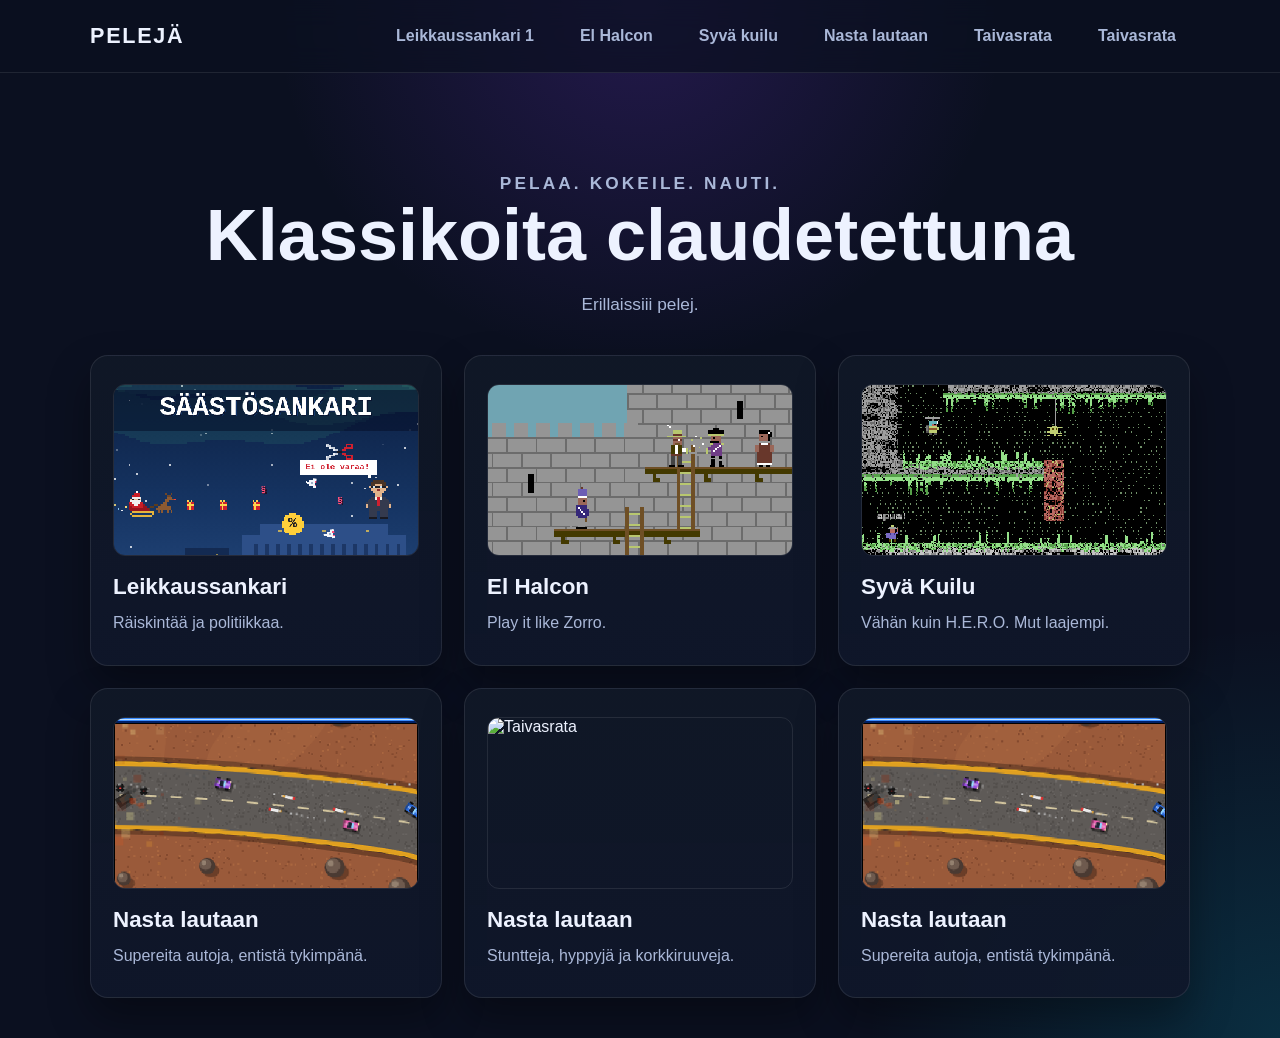
==== index.html @ 552b4824 "Add files via upload" ====
<!DOCTYPE html>
<html lang="en">
<head>
  <meta charset="UTF-8" />
  <meta name="viewport" content="width=device-width, initial-scale=1.0" />
  <title>Peli-hubbeloinen</title>
  <link rel="stylesheet" href="styles.css" />
</head>
<body>
  <header class="site-header">
    <nav class="nav container">
      <div class="brand">Pelejä</div>
      <div class="nav-links">
        <a href="Games/Game1/">Leikkaussankari 1</a>
	<a href="Games/Game2/">El Halcon</a>
	<a href="Games/Game3/">Syvä kuilu</a>
	<a href="Games/Game4/">Nasta lautaan</a>
	<a href="Games/Game5/">Taivasrata</a>
	<a href="Games/Game6/">Taivasrata</a>
      </div>
    </nav>
  </header>

  <main class="container hero">
    <section class="hero-copy">
      <p class="eyebrow">Pelaa. Kokeile. Nauti.</p>
      <h1>Klassikoita claudetettuna</h1>
      <p>
        Erillaissiii pelej.
      </p>
      </div>
    </section>

    <section class="game-grid">
      <a href="/Games/Game1/index.html" class="game-card">
        <img src="Games/Game1/saastosankari-thumbnail.png" alt="Leikkaussankari" class="card-thumb" loading="lazy" />
        <h3>Leikkaussankari</h3>
        <p>Räiskintää ja politiikkaa.</p>
      </a>

      <a href="/Games/Game2/index.html" class="game-card">
        <img src="Games/Game2/el-halcon-thumbnail.png" alt="El Halcon" class="card-thumb" loading="lazy" />
        <h3>El Halcon</h3>
        <p>Play it like Zorro.</p>
      </a>

      <a href="/Games/Game3/index.html" class="game-card">
        <img src="Games/Game3/syva-kuilu-thumbnail.png" alt="Syvä Kuilu" class="card-thumb" loading="lazy" />
        <h3>Syvä Kuilu</h3>
        <p>Vähän kuin H.E.R.O. Mut laajempi.</p>
      </a>

      <a href="/Games/Game4/index.html" class="game-card">
        <img src="Games/Game4/nasta-lautaan-thumbnail.png" alt="Nasta Lautaan" class="card-thumb" loading="lazy" />
        <h3>Nasta lautaan</h3>
        <p>Supereita autoja, entistä tykimpänä.</p>
      </a>

      <a href="/Games/Game5/index.html" class="game-card">
        <img src="Games/Game¨5/taivasrata-thumbnail.png" alt="Taivasrata" class="card-thumb" loading="lazy" />
        <h3>Nasta lautaan</h3>
        <p>Stuntteja, hyppyjä ja korkkiruuveja.</p>
      </a>

      <a href="/Games/Game6/index.html" class="game-card">
        <img src="Games/Game4/nasta-lautaan-thumbnail.png" alt="Nasta Lautaan" class="card-thumb" loading="lazy" />
        <h3>Nasta lautaan</h3>
        <p>Supereita autoja, entistä tykimpänä.</p>
      </a>
    </section>
  </main>
</body>
</html>
---- styles.css ----
:root {
  --bg: #0b1020;
  --bg-soft: #121a2d;
  --panel: rgba(17, 24, 39, 0.85);
  --panel-2: rgba(30, 41, 59, 0.9);
  --text: #edf2ff;
  --muted: #aab8d8;
  --primary: #7c3aed;
  --secondary: #06b6d4;
  --accent: #f59e0b;
  --border: rgba(255, 255, 255, 0.09);
  --shadow: 0 20px 40px rgba(0, 0, 0, 0.35);
}

* {
  box-sizing: border-box;
}

html {
  scroll-behavior: smooth;
}

body {
  margin: 0;
  font-family: Arial, Helvetica, sans-serif;
  background:
    radial-gradient(circle at top, rgba(124, 58, 237, 0.22), transparent 30%),
    radial-gradient(circle at bottom right, rgba(6, 182, 212, 0.18), transparent 25%),
    var(--bg);
  color: var(--text);
  min-height: 100vh;
}

a {
  text-decoration: none;
  color: inherit;
}

.container {
  width: min(1100px, calc(100% - 32px));
  margin: 0 auto;
}

.site-header {
  position: sticky;
  top: 0;
  z-index: 10;
  backdrop-filter: blur(14px);
  background: rgba(11, 16, 32, 0.7);
  border-bottom: 1px solid var(--border);
}

.nav {
  display: flex;
  align-items: center;
  justify-content: space-between;
  min-height: 72px;
}

.brand {
  font-size: 1.35rem;
  font-weight: 700;
  letter-spacing: 0.08em;
  text-transform: uppercase;
}

.nav-links {
  display: flex;
  gap: 18px;
  flex-wrap: wrap;
}

.nav-links a {
  color: var(--muted);
  font-weight: 600;
  padding: 10px 14px;
  border-radius: 999px;
  transition: 0.2s ease all;
}

.nav-links a:hover,
.nav-links a.active {
  background: rgba(124, 58, 237, 0.16);
  color: var(--text);
}

.hero {
  padding: 80px 0 40px;
}

.hero-copy {
  text-align: center;
  margin-bottom: 36px;
}

.eyebrow {
  color: var(--secondary);
  text-transform: uppercase;
  letter-spacing: 0.18em;
  font-size: 0.78rem;
  font-weight: 700;
  margin-bottom: 12px;
}

h1 {
  margin: 0;
  font-size: clamp(2.4rem, 6vw, 4.5rem);
  line-height: 1.05;
}

.hero-copy p {
  max-width: 680px;
  margin: 16px auto 0;
  color: var(--muted);
  font-size: 1.08rem;
  line-height: 1.7;
}

.hero-actions {
  margin-top: 28px;
  display: flex;
  gap: 16px;
  justify-content: center;
  flex-wrap: wrap;
}

.button {
  display: inline-flex;
  align-items: center;
  justify-content: center;
  padding: 14px 22px;
  border-radius: 12px;
  font-weight: 700;
  transition: transform 0.2s ease, box-shadow 0.2s ease;
}

.button:hover {
  transform: translateY(-2px);
}

.button.primary {
  background: linear-gradient(135deg, var(--primary), #a855f7);
  box-shadow: 0 18px 36px rgba(124, 58, 237, 0.35);
}

.button.secondary {
  background: rgba(255, 255, 255, 0.04);
  border: 1px solid var(--border);
  color: var(--text);
}

.game-grid {
  display: grid;
  grid-template-columns: repeat(3, minmax(220px, 1fr));
  gap: 22px;
  margin-top: 28px;
}

.game-card {
  background: linear-gradient(180deg, rgba(17, 24, 39, 0.92), rgba(15, 23, 42, 0.9));
  border: 1px solid var(--border);
  border-radius: 18px;
  padding: 28px 22px;
  box-shadow: var(--shadow);
  transition: transform 0.2s ease, border-color 0.2s ease;
}

.game-card:hover {
  transform: translateY(-5px);
  border-color: rgba(124, 58, 237, 0.7);
}

.card-icon {
  width: 58px;
  height: 58px;
  border-radius: 14px;
  display: grid;
  place-items: center;
  font-size: 2rem;
  background: linear-gradient(135deg, rgba(124, 58, 237, 0.25), rgba(6, 182, 212, 0.2));
  margin-bottom: 18px;
}

.card-thumb {
  display: block;
  width: 100%;
  aspect-ratio: 16 / 9;
  object-fit: cover;
  border-radius: 12px;
  border: 1px solid var(--border);
  margin-bottom: 18px;
  image-rendering: pixelated;
}

.game-card h3 {
  margin: 0 0 10px;
  font-size: 1.4rem;
}

.game-card p {
  margin: 0;
  color: var(--muted);
  line-height: 1.65;
}

.page-shell {
  padding: 60px 0 80px;
}

.game-banner {
  background: linear-gradient(135deg, rgba(124, 58, 237, 0.18), rgba(6, 182, 212, 0.18));
  border: 1px solid var(--border);
  border-radius: 24px;
  padding: 30px;
  box-shadow: var(--shadow);
}

.game-banner h1 {
  margin-bottom: 12px;
}

.game-banner p {
  color: var(--muted);
  max-width: 700px;
  line-height: 1.7;
}

.game-panel {
  margin-top: 28px;
  background: rgba(15, 23, 42, 0.9);
  border: 1px solid var(--border);
  border-radius: 22px;
  padding: 28px;
  box-shadow: var(--shadow);
}

.game-box {
  min-height: 260px;
  display: grid;
  place-items: center;
  border-radius: 18px;
  background: linear-gradient(135deg, rgba(124, 58, 237, 0.18), rgba(6, 182, 212, 0.16));
  border: 1px solid rgba(255, 255, 255, 0.06);
  color: var(--text);
  font-size: clamp(1.3rem, 3vw, 2.2rem);
  font-weight: 700;
}

.back-link {
  display: inline-block;
  margin-top: 24px;
  color: var(--secondary);
  font-weight: 700;
}

@media (max-width: 760px) {
  .nav {
    flex-direction: column;
    justify-content: center;
    padding: 16px 0;
    gap: 12px;
  }

  .nav-links {
    justify-content: center;
  }

  .game-grid {
    grid-template-columns: 1fr;
  }

  .hero {
    padding-top: 52px;
  }
}
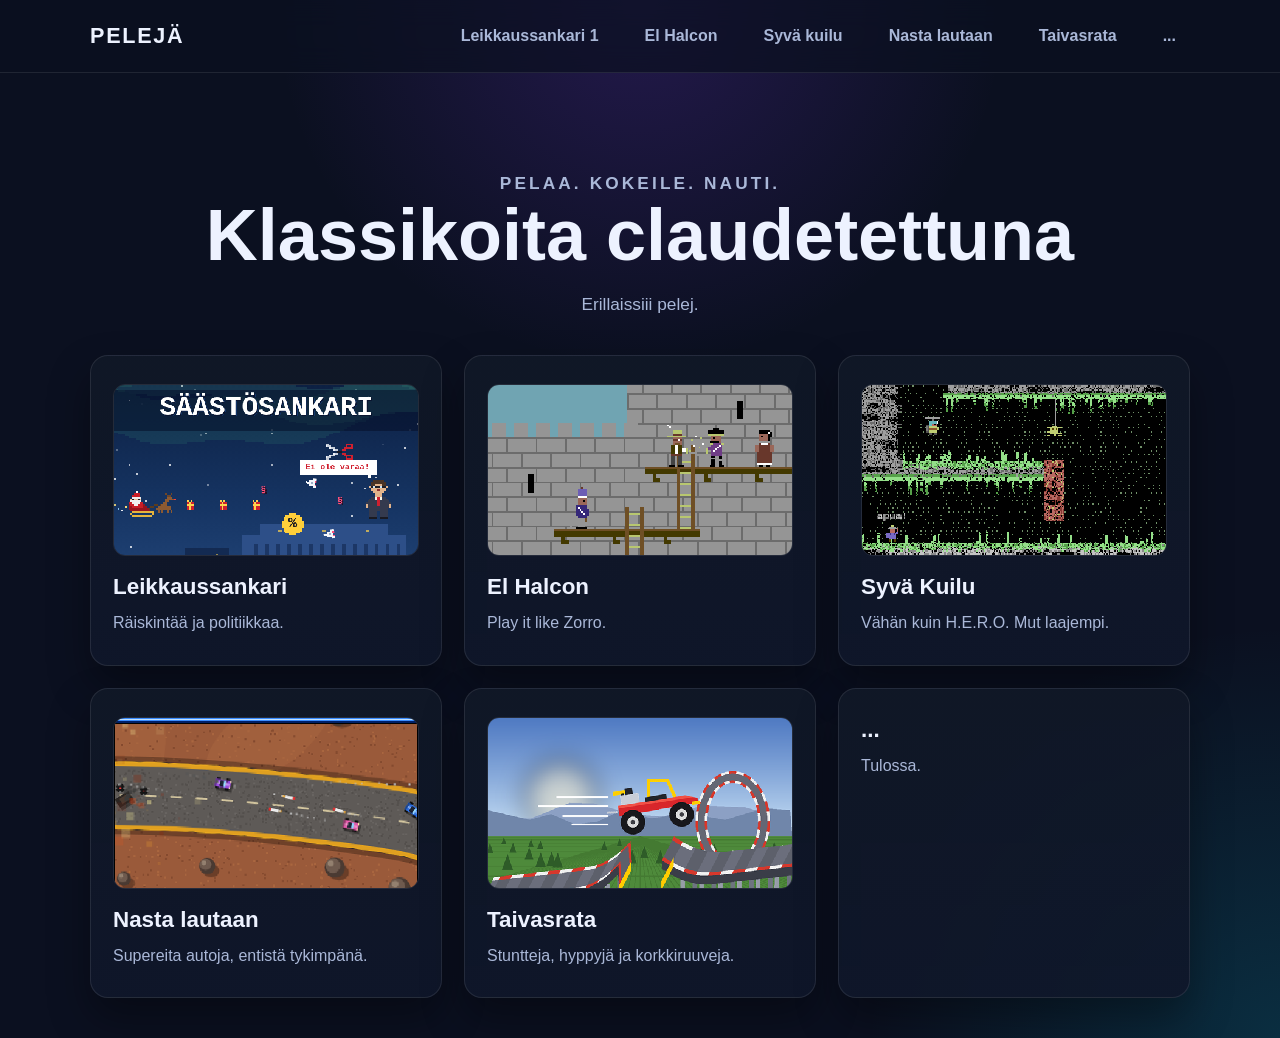
==== commit 4b09f253: "Add files via upload" ====
--- a/index.html
+++ b/index.html
@@ -16,7 +16,7 @@
 	<a href="Games/Game3/">Syvä kuilu</a>
 	<a href="Games/Game4/">Nasta lautaan</a>
 	<a href="Games/Game5/">Taivasrata</a>
-	<a href="Games/Game6/">Taivasrata</a>
+	<a href="Games/Game6/">...</a>
       </div>
     </nav>
   </header>
@@ -57,15 +57,15 @@
       </a>
 
       <a href="/Games/Game5/index.html" class="game-card">
-        <img src="Games/Game¨5/taivasrata-thumbnail.png" alt="Taivasrata" class="card-thumb" loading="lazy" />
-        <h3>Nasta lautaan</h3>
+        <img src="Games/Game5/taivasrata-thumbnail.png" alt="Taivasrata" class="card-thumb" loading="lazy" />
+        <h3>Taivasrata</h3>
         <p>Stuntteja, hyppyjä ja korkkiruuveja.</p>
       </a>
 
       <a href="/Games/Game6/index.html" class="game-card">
-        <img src="Games/Game4/nasta-lautaan-thumbnail.png" alt="Nasta Lautaan" class="card-thumb" loading="lazy" />
-        <h3>Nasta lautaan</h3>
-        <p>Supereita autoja, entistä tykimpänä.</p>
+
+        <h3>...</h3>
+        <p>Tulossa.</p>
       </a>
     </section>
   </main>
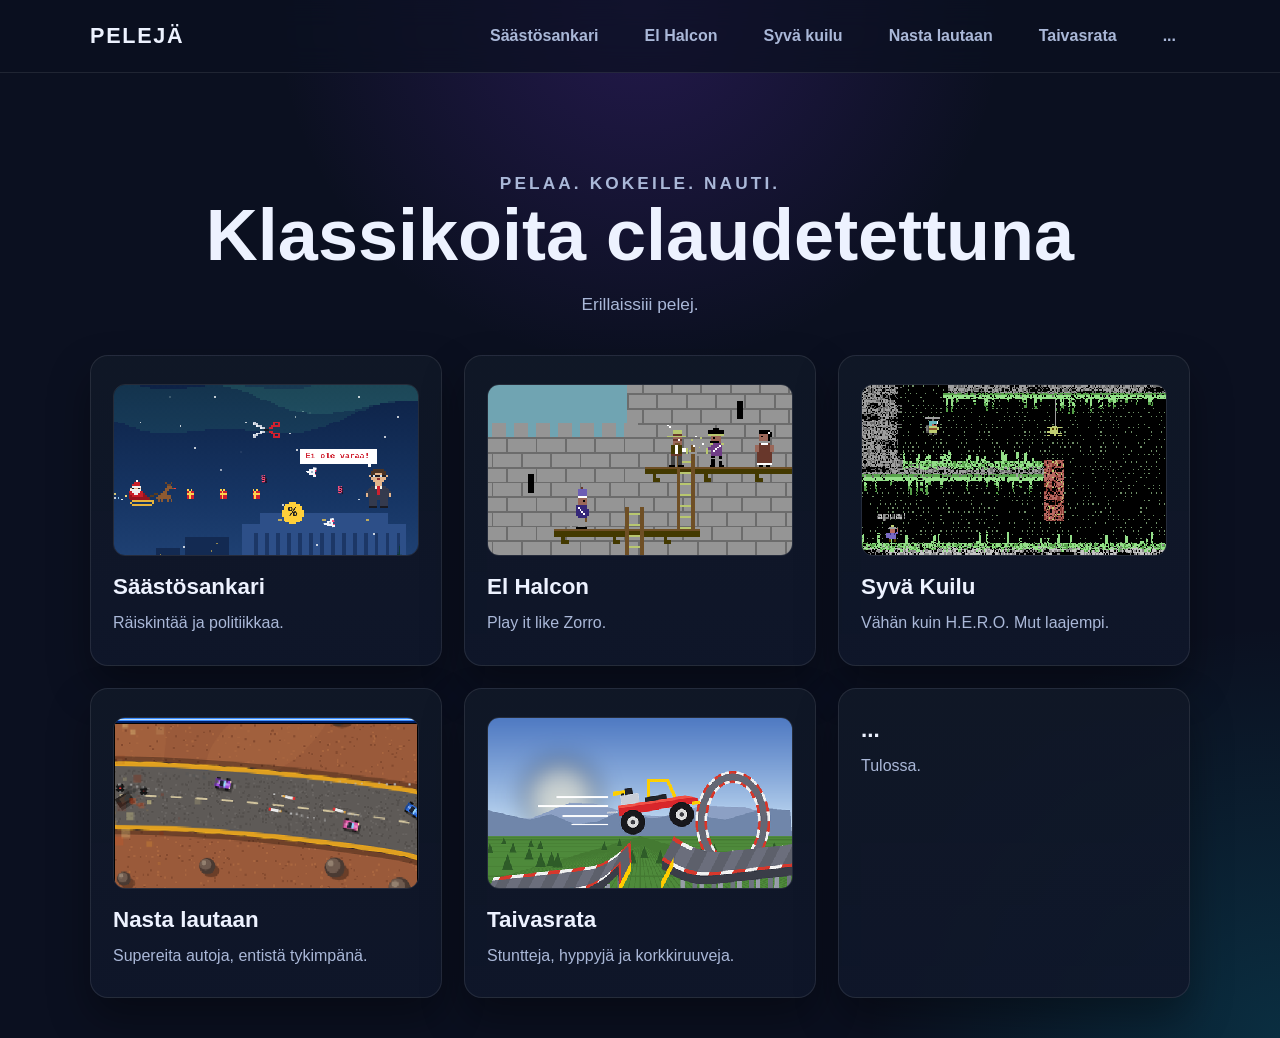
==== commit 36f5d9ee: "Add files via upload" ====
--- a/index.html
+++ b/index.html
@@ -11,7 +11,7 @@
     <nav class="nav container">
       <div class="brand">Pelejä</div>
       <div class="nav-links">
-        <a href="Games/Game1/">Leikkaussankari 1</a>
+        <a href="Games/Game1/">Säästösankari</a>
 	<a href="Games/Game2/">El Halcon</a>
 	<a href="Games/Game3/">Syvä kuilu</a>
 	<a href="Games/Game4/">Nasta lautaan</a>
@@ -28,41 +28,40 @@
       <p>
         Erillaissiii pelej.
       </p>
-      </div>
     </section>
 
     <section class="game-grid">
-      <a href="/Games/Game1/index.html" class="game-card">
-        <img src="Games/Game1/saastosankari-thumbnail.png" alt="Leikkaussankari" class="card-thumb" loading="lazy" />
-        <h3>Leikkaussankari</h3>
+      <a href="Games/Game1/index.html" class="game-card">
+        <img src="Games/Game1/saastosankari-thumbnail.png" alt="Säästösankari" class="card-thumb" loading="lazy" />
+        <h3>Säästösankari</h3>
         <p>Räiskintää ja politiikkaa.</p>
       </a>
 
-      <a href="/Games/Game2/index.html" class="game-card">
+      <a href="Games/Game2/index.html" class="game-card">
         <img src="Games/Game2/el-halcon-thumbnail.png" alt="El Halcon" class="card-thumb" loading="lazy" />
         <h3>El Halcon</h3>
         <p>Play it like Zorro.</p>
       </a>
 
-      <a href="/Games/Game3/index.html" class="game-card">
+      <a href="Games/Game3/index.html" class="game-card">
         <img src="Games/Game3/syva-kuilu-thumbnail.png" alt="Syvä Kuilu" class="card-thumb" loading="lazy" />
         <h3>Syvä Kuilu</h3>
         <p>Vähän kuin H.E.R.O. Mut laajempi.</p>
       </a>
 
-      <a href="/Games/Game4/index.html" class="game-card">
+      <a href="Games/Game4/index.html" class="game-card">
         <img src="Games/Game4/nasta-lautaan-thumbnail.png" alt="Nasta Lautaan" class="card-thumb" loading="lazy" />
         <h3>Nasta lautaan</h3>
         <p>Supereita autoja, entistä tykimpänä.</p>
       </a>
 
-      <a href="/Games/Game5/index.html" class="game-card">
+      <a href="Games/Game5/index.html" class="game-card">
         <img src="Games/Game5/taivasrata-thumbnail.png" alt="Taivasrata" class="card-thumb" loading="lazy" />
         <h3>Taivasrata</h3>
         <p>Stuntteja, hyppyjä ja korkkiruuveja.</p>
       </a>
 
-      <a href="/Games/Game6/index.html" class="game-card">
+      <a href="Games/Game6/index.html" class="game-card">
 
         <h3>...</h3>
         <p>Tulossa.</p>
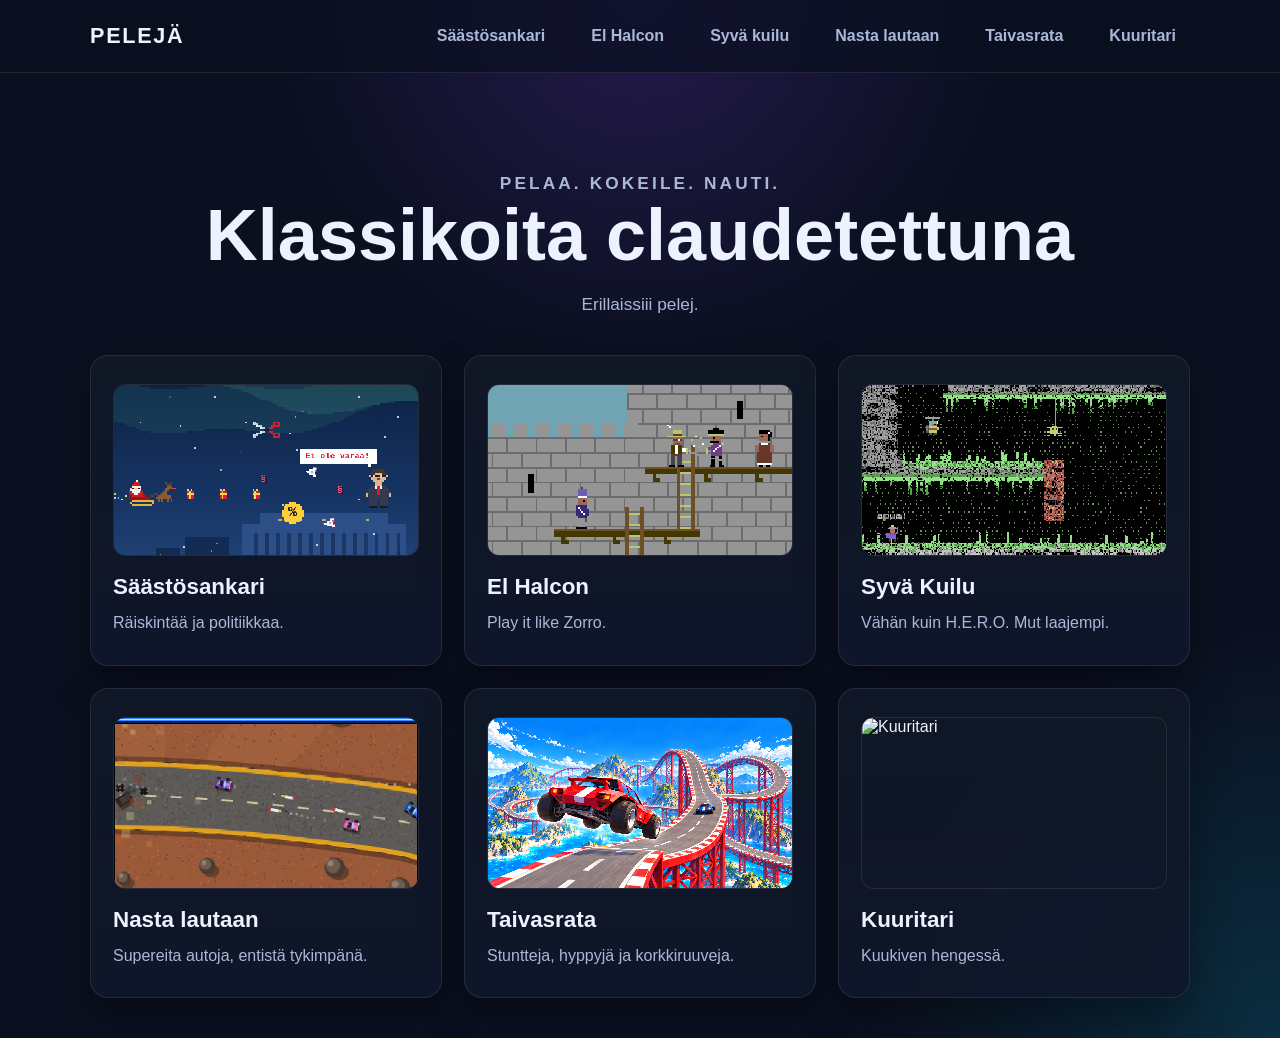
==== commit a0f914b1: "Add files via upload" ====
--- a/index.html
+++ b/index.html
@@ -16,7 +16,7 @@
 	<a href="Games/Game3/">Syvä kuilu</a>
 	<a href="Games/Game4/">Nasta lautaan</a>
 	<a href="Games/Game5/">Taivasrata</a>
-	<a href="Games/Game6/">...</a>
+	<a href="Games/Game6/">Kuuritari</a>
       </div>
     </nav>
   </header>
@@ -62,9 +62,9 @@
       </a>
 
       <a href="Games/Game6/index.html" class="game-card">
-
-        <h3>...</h3>
-        <p>Tulossa.</p>
+        <img src="Games/Game6/ritari-thumbnail.png" alt="Kuuritari" class="card-thumb" loading="lazy" />
+        <h3>Kuuritari</h3>
+        <p>Kuukiven hengessä.</p>
       </a>
     </section>
   </main>
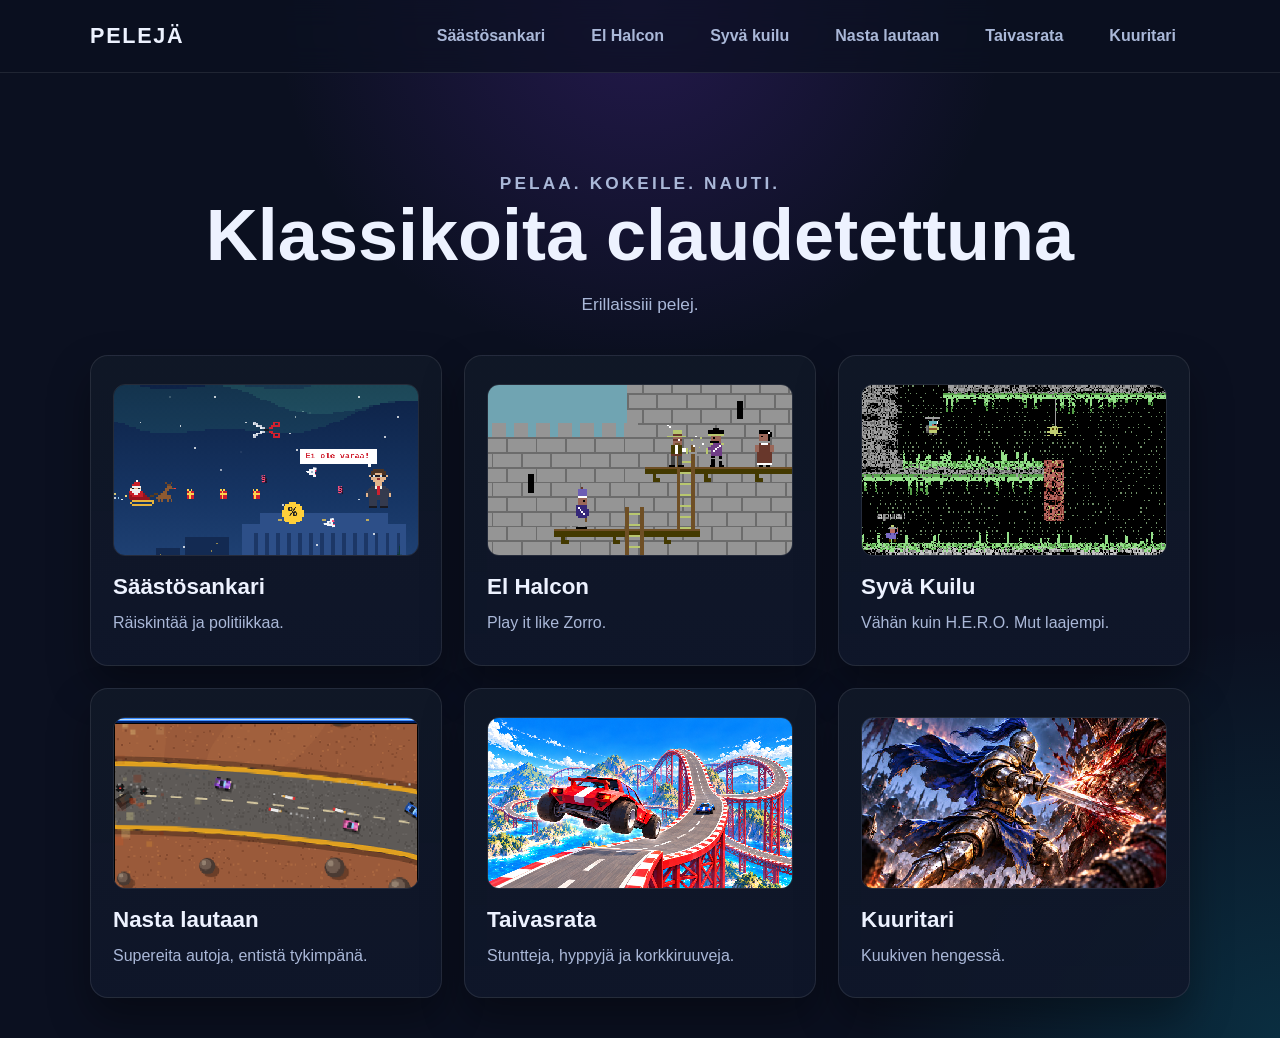
==== commit e4a86000: "Add files via upload" ====
--- a/index.html
+++ b/index.html
@@ -62,7 +62,7 @@
       </a>
 
       <a href="Games/Game6/index.html" class="game-card">
-        <img src="Games/Game6/ritari-thumbnail.png" alt="Kuuritari" class="card-thumb" loading="lazy" />
+        <img src="Games/Game6/ritari-thumbnail.jpg" alt="Kuuritari" class="card-thumb" loading="lazy" />
         <h3>Kuuritari</h3>
         <p>Kuukiven hengessä.</p>
       </a>
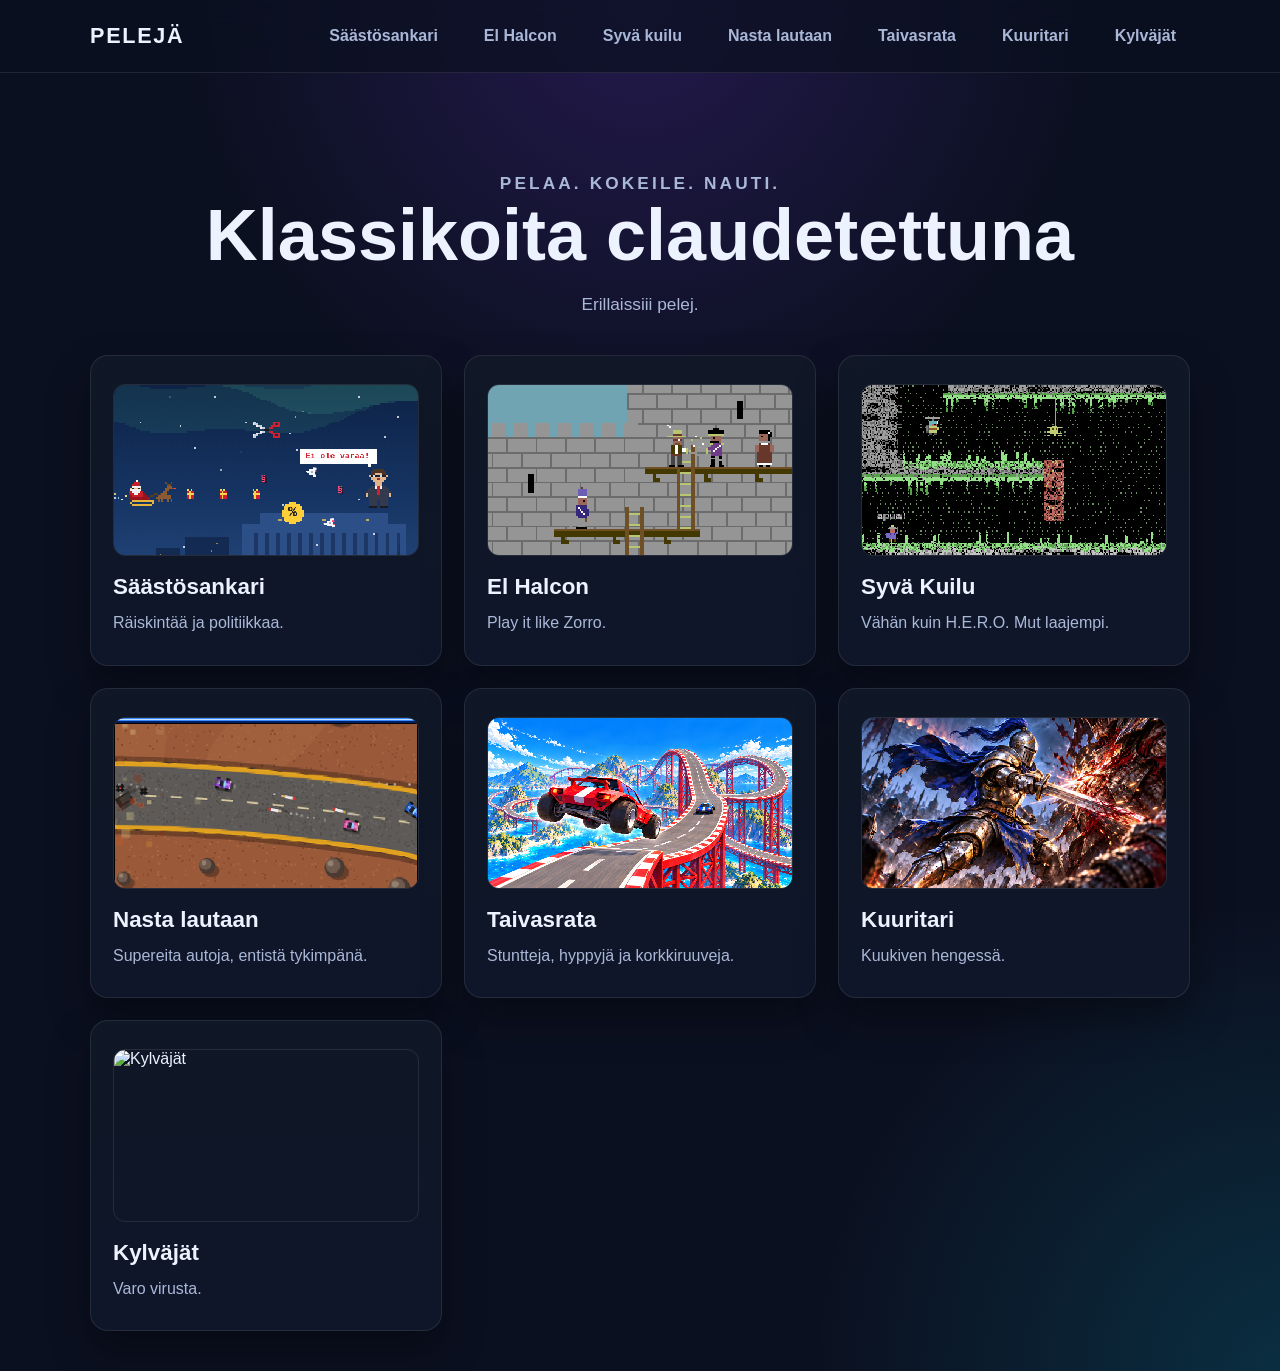
==== commit 5494ba90: "Update index.html" ====
--- a/index.html
+++ b/index.html
@@ -17,6 +17,7 @@
 	<a href="Games/Game4/">Nasta lautaan</a>
 	<a href="Games/Game5/">Taivasrata</a>
 	<a href="Games/Game6/">Kuuritari</a>
+	<a href="Games/Game7/">Kylväjät</a>
       </div>
     </nav>
   </header>
@@ -66,7 +67,13 @@
         <h3>Kuuritari</h3>
         <p>Kuukiven hengessä.</p>
       </a>
+
+	<a href="Games/Game7/index.html" class="game-card">
+        <img src="Games/Game7/kylvajat-thumbnail.jpg" alt="Kylväjät" class="card-thumb" loading="lazy" />
+        <h3>Kylväjät</h3>
+        <p>Varo virusta.</p>
+      </a>
     </section>
   </main>
 </body>
-</html>+</html>
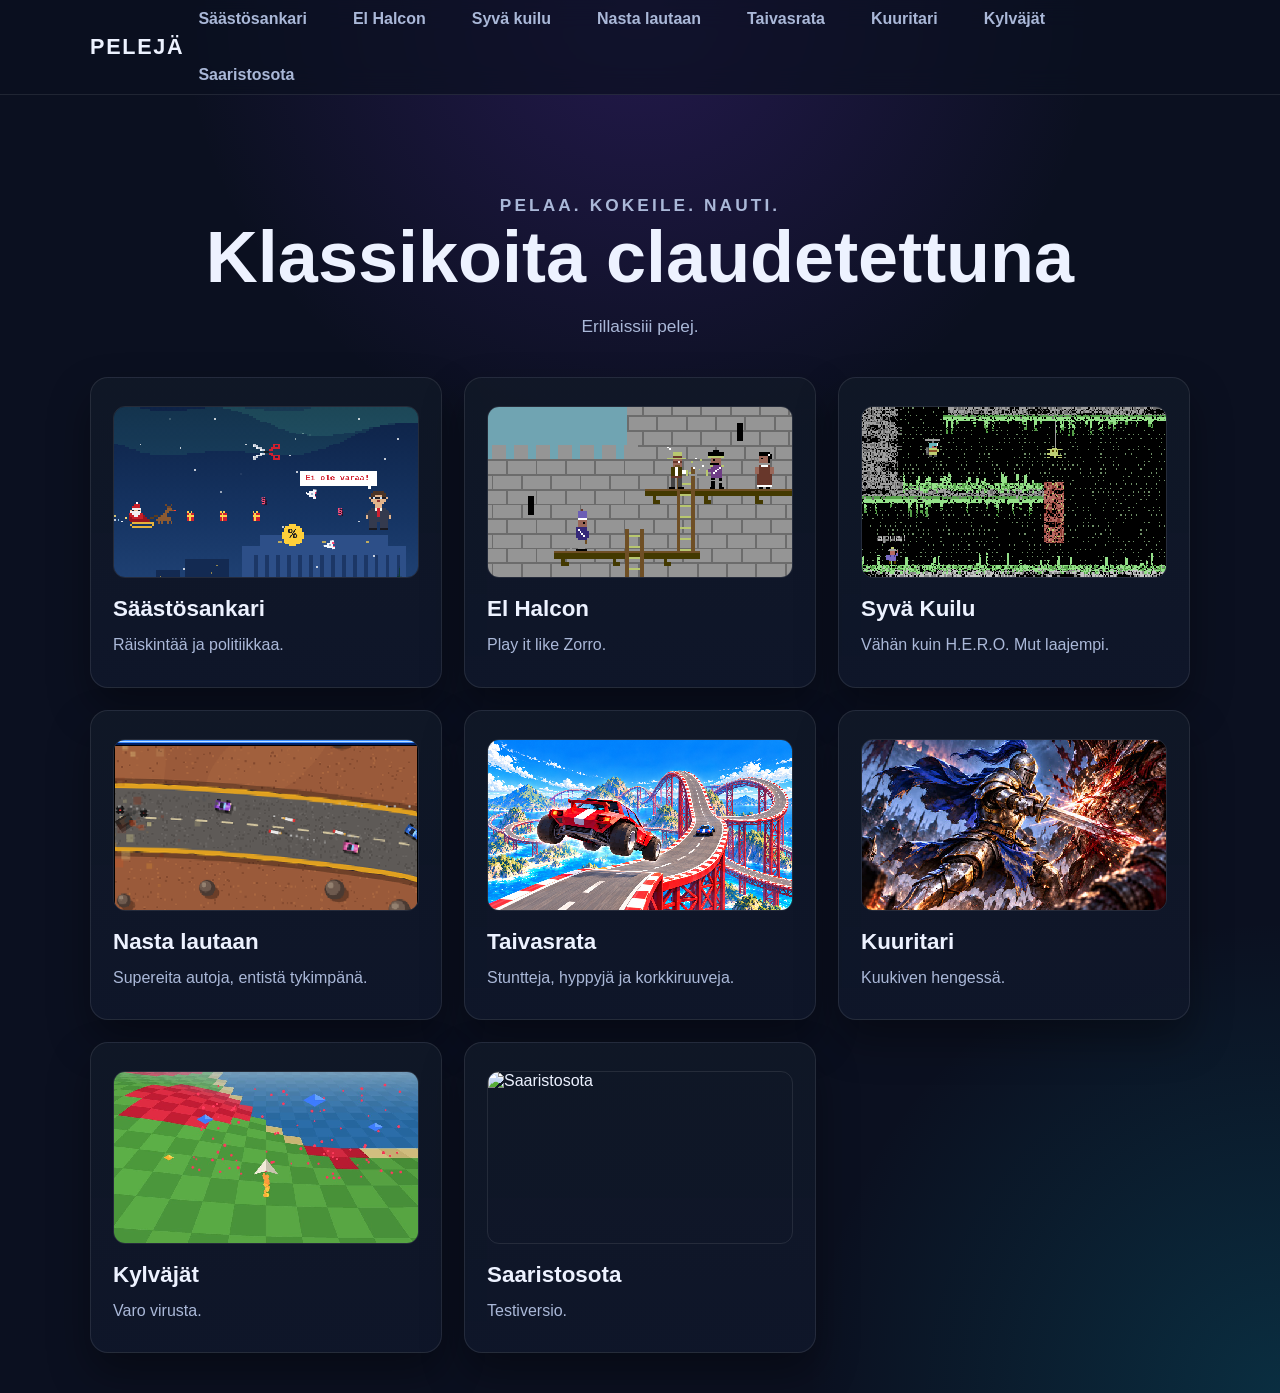
==== commit eed42e22: "Add link and card for Saaristosota game" ====
--- a/index.html
+++ b/index.html
@@ -18,6 +18,7 @@
 	<a href="Games/Game5/">Taivasrata</a>
 	<a href="Games/Game6/">Kuuritari</a>
 	<a href="Games/Game7/">Kylväjät</a>
+	<a href="Games/Game8/">Saaristosota</a>
       </div>
     </nav>
   </header>
@@ -73,6 +74,12 @@
         <h3>Kylväjät</h3>
         <p>Varo virusta.</p>
       </a>
+		
+	<a href="Games/Game8/index.html" class="game-card">
+        <img src="Games/Game8/saaristosota-thumbnail.jpg" alt="Saaristosota" class="card-thumb" loading="lazy" />
+        <h3>Saaristosota</h3>
+        <p>Testiversio.</p>
+      </a>
     </section>
   </main>
 </body>
